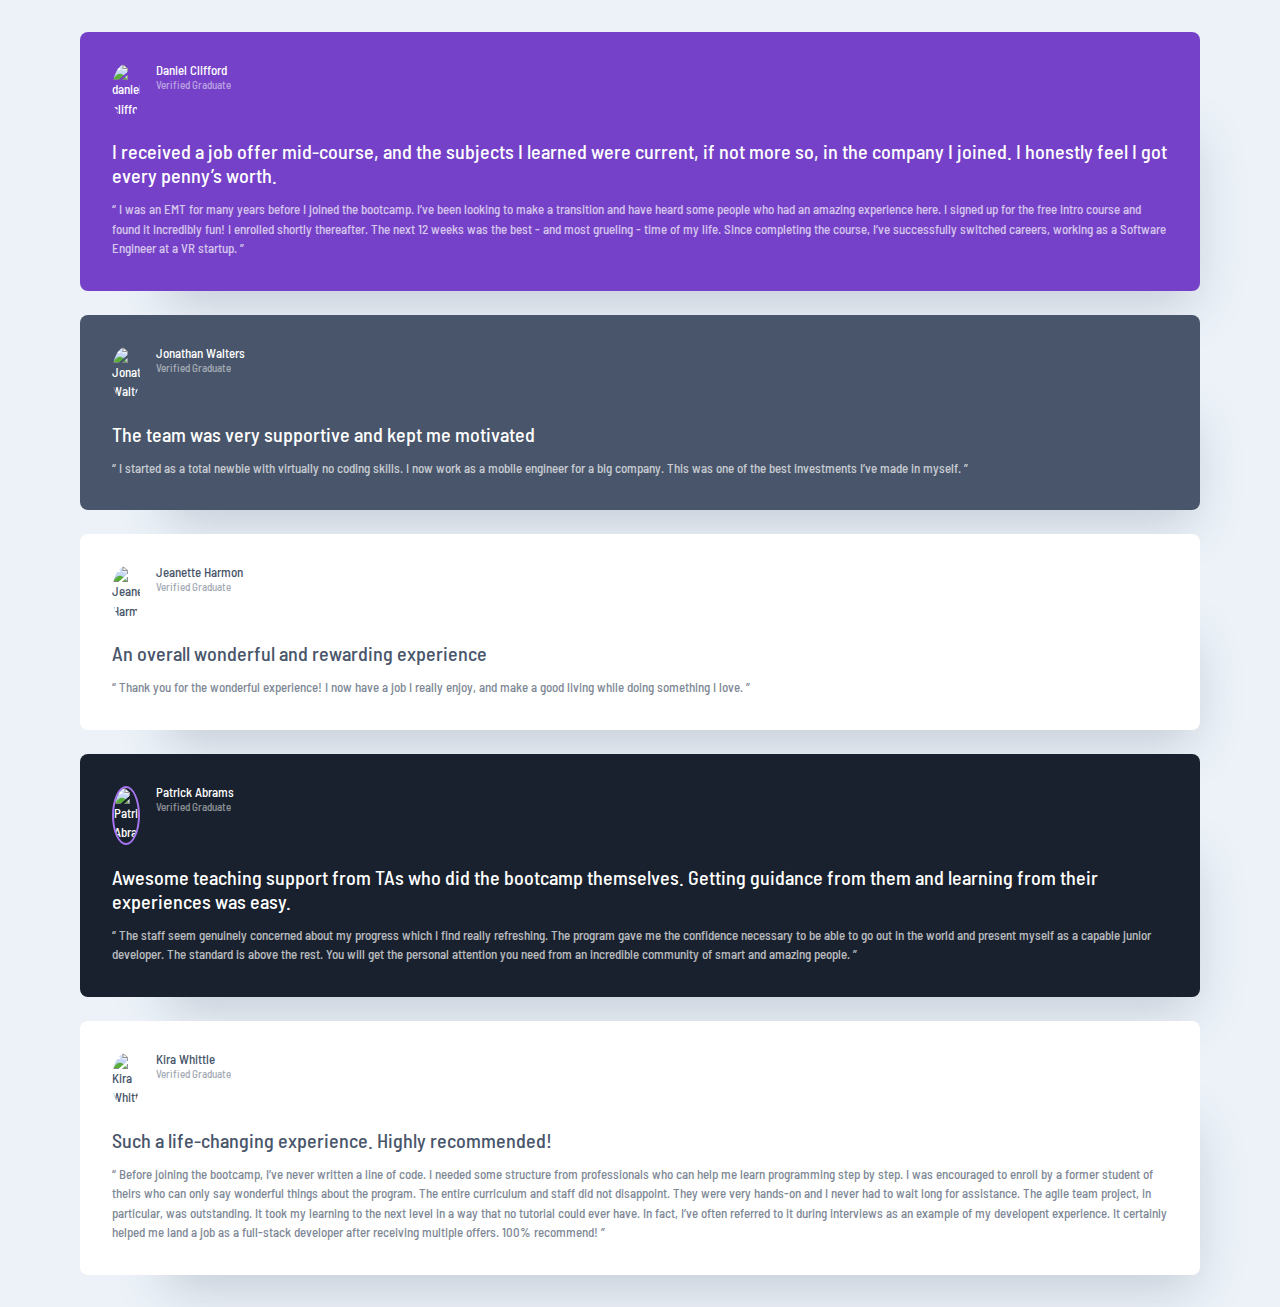
==== grid-course-kp/index.html @ 6820e5a1 "Setting up grid-course" ====
<!DOCTYPE html>
<html lang="en">
<head>
  <meta charset="UTF-8">
  <meta http-equiv="X-UA-Compatible" content="IE=edge">
  <meta name="viewport" content="width=device-width, initial-scale=1.0">
  <!--Google Fonts-->
  <link href="https://fonts.googleapis.com/css2?family=Barlow+Semi+Condensed:wght@500;600&display=swap"
  rel="stylesheet">
  <link rel="stylesheet" href="css/styles.css">
  <title>CSS Grid</title>
</head>
<body>
  <main class="testimonial-grid">
    <article class="testimonial grid-col-span-2 flow bg-primary-400 quote text-neutral-100">
      <div class="flex">
        <div>
          <img  src="https://github.com/kevin-powell/learn-grid-the-easy-way/blob/main/images/image-daniel.jpg?raw=true" alt="daniel clifford">
        </div>
        <div>
          <h2 class="name">Daniel Clifford</h2>
          <p class="position">Verified Graduate</p>
        </div>
      </div>
      <p>
        I received a job offer mid-course, and the subjects I learned were current, if not more so,
        in the company I joined. I honestly feel I got every penny’s worth.
      </p>
      <p>
        “ I was an EMT for many years before I joined the bootcamp. I’ve been looking to make a
        transition and have heard some people who had an amazing experience here. I signed up
        for the free intro course and found it incredibly fun! I enrolled shortly thereafter.
        The next 12 weeks was the best - and most grueling - time of my life. Since completing
        the course, I’ve successfully switched careers, working as a Software Engineer at a VR startup. ”
      </p>
    </article>
    <article class="testimonial flow bg-secondary-400 text-neutral-100">
      <div class="flex">
        <div>
          <img src="./images/image-jonathan.jpg" alt="Jonathan Walters">
        </div>
        <div>
          <h2 class="name">Jonathan Walters</h2>
          <p class="position">Verified Graduate</p>
        </div>
      </div>
      <p>
        The team was very supportive and kept me motivated
      </p>
      <p>
        “ I started as a total newbie with virtually no coding skills. I now work as a mobile engineer
        for a big company. This was one of the best investments I’ve made in myself. ”
      </p>
    </article>
    <article class="testimonial flow bg-neutral-100 text-secondary-400">
      <div class="flex">
        <div>
          <img src="./images/image-jeanette.jpg" alt="Jeanette Harmon">
        </div>
        <div>
          <h2 class="name">Jeanette Harmon</h2>
          <p class="position">Verified Graduate</p>
        </div>
      </div>
      <p>
        An overall wonderful and rewarding experience</p>
      <p>
        “ Thank you for the wonderful experience! I now have a job I really enjoy, and make a good living
        while doing something I love. ”
      </p>
    </article>
    <article class="testimonial grid-col-span-2 flow bg-secondary-500 text-neutral-100">
      <div class="flex">
        <div>
          <img class="border-primary-400" src="./images/image-patrick.jpg" alt="Patrick Abrams">
        </div>
        <div>
          <h2 class="name">Patrick Abrams</h2>
          <p class="position">Verified Graduate</p>
        </div>
      </div>
      <p>
        Awesome teaching support from TAs who did the bootcamp themselves. Getting guidance from them and
        learning from their experiences was easy.
      </p>
      <p>
        “ The staff seem genuinely concerned about my progress which I find really refreshing. The program
        gave me the confidence necessary to be able to go out in the world and present myself as a capable
        junior developer. The standard is above the rest. You will get the personal attention you need from
        an incredible community of smart and amazing people. ”
      </p>
    </article>
    <article class="testimonial flow bg-neutral-100 text-secondary-400">
      <div class="flex">
        <div>
          <img src="./images/image-kira.jpg" alt="Kira Whittle">
        </div>
        <div>
          <h2 class="name">Kira Whittle</h2>
          <p class="position">Verified Graduate</p>
        </div>
      </div>
      <p>
        Such a life-changing experience. Highly recommended!
      </p>
      <p>
        “ Before joining the bootcamp, I’ve never written a line of code. I needed some structure from
        professionals who can help me learn programming step by step. I was encouraged to enroll by a former
        student of theirs who can only say wonderful things about the program. The entire curriculum and staff
        did not disappoint. They were very hands-on and I never had to wait long for assistance. The agile team
        project, in particular, was outstanding. It took my learning to the next level in a way that no tutorial
        could ever have. In fact, I’ve often referred to it during interviews as an example of my developent
        experience. It certainly helped me land a job as a full-stack developer after receiving multiple offers.
        100% recommend! ”
      </p>
    </article>
  </main>
</body>
</html>
---- grid-course-kp/css/styles.css ----
:root {
  --clr-primary-400: 263 55% 52%;
  --clr-secondary-400: 217 19% 35%;
  --clr-secondary-500: 219 29% 14%;
  --clr-neutral-100: 0 0% 100%;
  --clr-neutral-200: 210 46% 95%;
  --clr-neutral-300: 0 0% 81%;

  --ff-primary: "Barlow Semi Condensed", sans-serif;

  --fw-400: 500;
  --fw-700: 600;

  --fs-300: 0.6875rem;
  --fs-400: 0.8125rem;
  --fs-500: 1.25rem;
}

/* Box sizing rules */
*,
*::before,
*::after {
  box-sizing: border-box;
}

/* Remove default margin */
body,
h1,
h2,
h3,
h4,
p,
figure,
blockquote,
dl,
dd {
  margin: 0;
}

/* Remove list styles on ul, ol elements with a list role, which suggests default styling will be removed */
ul[role="list"],
ol[role="list"] {
  list-style: none;
}

/* Set core root defaults */
html:focus-within {
  scroll-behavior: smooth;
}

/* Set core body defaults */
body {
  min-height: 100vh;
  text-rendering: optimizeSpeed;
  line-height: 1.5;
}

/* A elements that don't have a class get default styles */
a:not([class]) {
  text-decoration-skip-ink: auto;
}

/* Make images easier to work with */
img,
picture {
  max-width: 100%;
  display: block;
}

/* Inherit fonts for inputs and buttons */
input,
button,
textarea,
select {
  font: inherit;
}

/* Remove all animations, transitions and smooth scroll for people that prefer not to see them */
@media (prefers-reduced-motion: reduce) {
  html:focus-within {
    scroll-behavior: auto;
  }

  *,
  *::before,
  *::after {
    animation-duration: 0.01ms !important;
    animation-iteration-count: 1 !important;
    transition-duration: 0.01ms !important;
    scroll-behavior: auto !important;
  }
}

body {
  display: grid;
  place-content: center;
  min-height: 100vh;

  font-family: var(--ff-primary);
  font-weight: var(--fw-400);

  background-color: hsl(var(--clr-neutral-200));
}

h1,
h2,
h3 {
  font-weight: var(--fw-700);
}

/* utilities */
.flex {
  display: flex;
  gap: var(--gap, 1rem);
}

.flow > *:where(:not(:first-child)) {
  margin-top: var(--flow-spacer, 1em);
}

.bg-primary-400 {
  background: hsl(var(--clr-primary-400));
}
.bg-secondary-400 {
  background: hsl(var(--clr-secondary-400));
}
.bg-secondary-500 {
  background: hsl(var(--clr-secondary-500));
}

.bg-neutral-100 {
  background: hsl(var(--clr-neutral-100));
}

.text-neutral-100 {
  color: hsl(var(--clr-neutral-100));
}
.text-secondary-400 {
  color: hsl(var(--clr-secondary-400));
}
.border-primary-400 {
  border: 2px solid #a775f1;
}

/* components */
.testimonial-grid {
  display: grid;
  gap: 1.5rem;
  
  padding-block: 2rem;
  width: min(95%, 70rem);
  margin-inline: auto;
}

.testimonial {
  font-size: var(--fs-400);
  padding: 2rem;
  border-radius: 0.5rem;
  box-shadow: 2.5rem 3.75rem 3rem -3rem hsl(var(--clr-secondary-400) / 0.25);
}

.testimonial.quote {
  background-image: url("./images/bg-pattern-quotation.svg");
  background-repeat: no-repeat;
  background-position: top right 10%;
}

.testimonial img {
  width: 1.75rem;
  aspect-ratio: 1;
  border-radius: 50%;
}

.testimonial .name {
  font-size: var(--fs-400);
  font-weight: var(--fw-400);
  line-height: 1;
}

.testimonial .position {
  font-size: var(--fs-300);
  opacity: 0.5;
}

.testimonial > p:first-of-type {
  font-size: var(--fs-500);
  line-height: 1.2;
}

.testimonial > p:last-of-type {
  opacity: 0.7;
}
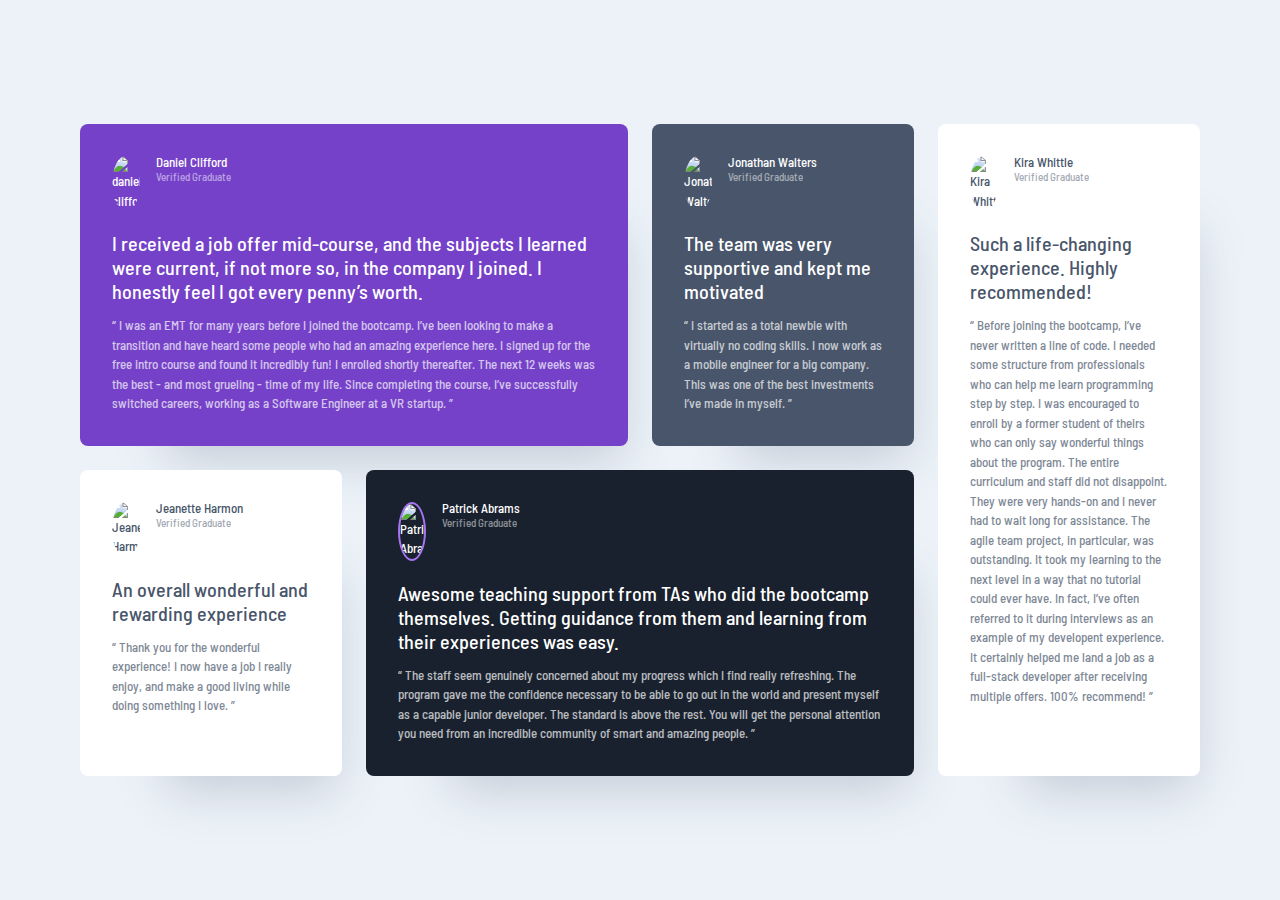
==== commit e5514355: "Updated grid layout" ====
--- a/grid-course-kp/index.html
+++ b/grid-course-kp/index.html
@@ -37,7 +37,7 @@
     <article class="testimonial flow bg-secondary-400 text-neutral-100">
       <div class="flex">
         <div>
-          <img src="./images/image-jonathan.jpg" alt="Jonathan Walters">
+          <img src="https://github.com/kevin-powell/learn-grid-the-easy-way/blob/main/images/image-jonathan.jpg?raw=true" alt="Jonathan Walters">
         </div>
         <div>
           <h2 class="name">Jonathan Walters</h2>
@@ -55,7 +55,7 @@
     <article class="testimonial flow bg-neutral-100 text-secondary-400">
       <div class="flex">
         <div>
-          <img src="./images/image-jeanette.jpg" alt="Jeanette Harmon">
+          <img src="https://github.com/kevin-powell/learn-grid-the-easy-way/blob/main/images/image-jeanette.jpg?raw=true" alt="Jeanette Harmon">
         </div>
         <div>
           <h2 class="name">Jeanette Harmon</h2>
@@ -72,7 +72,7 @@
     <article class="testimonial grid-col-span-2 flow bg-secondary-500 text-neutral-100">
       <div class="flex">
         <div>
-          <img class="border-primary-400" src="./images/image-patrick.jpg" alt="Patrick Abrams">
+          <img class="border-primary-400" src="https://github.com/kevin-powell/learn-grid-the-easy-way/blob/main/images/image-patrick.jpg?raw=true" alt="Patrick Abrams">
         </div>
         <div>
           <h2 class="name">Patrick Abrams</h2>
@@ -93,7 +93,7 @@
     <article class="testimonial flow bg-neutral-100 text-secondary-400">
       <div class="flex">
         <div>
-          <img src="./images/image-kira.jpg" alt="Kira Whittle">
+          <img src="https://github.com/kevin-powell/learn-grid-the-easy-way/blob/main/images/image-kira.jpg?raw=true" alt="Kira Whittle">
         </div>
         <div>
           <h2 class="name">Kira Whittle</h2>
--- a/grid-course-kp/css/styles.css
+++ b/grid-course-kp/css/styles.css
@@ -146,7 +146,14 @@
 .testimonial-grid {
   display: grid;
   gap: 1.5rem;
-  
+  grid-auto-columns: 1fr;
+  grid-template-areas:
+    "one"
+    "two"
+    "three"
+    "four"
+    "five";
+
   padding-block: 2rem;
   width: min(95%, 70rem);
   margin-inline: auto;
@@ -159,8 +166,56 @@
   box-shadow: 2.5rem 3.75rem 3rem -3rem hsl(var(--clr-secondary-400) / 0.25);
 }
 
+.testimonial:nth-child(1) {
+  grid-area: one;
+} 
+.testimonial:nth-child(2) {
+  grid-area: two;
+} 
+.testimonial:nth-child(3) {
+  grid-area: three;
+} 
+.testimonial:nth-child(4) {
+  grid-area: four;
+} 
+.testimonial:nth-child(5) {
+  grid-area: five;
+} 
+
+@media (min-width: 30em) {
+  .testimonial-grid {
+    grid-template-areas: 
+      "one one" 
+      "two five"
+      "three five"
+      "four four";    
+  }
+
+@media (min-width: 50em) {
+  .testimonial-grid {
+    grid-template-areas: 
+      "one one two five"
+      "three four four five";    
+  }
+  
+  /* .grid-col-span-2 {
+    grid-column: span 2;
+  }
+  
+  .testimonial-grid {
+    grid-template-columns: repeat(4, 1fr);
+  }
+
+  .testimonial:last-child {
+    grid-column-start: 4;
+    grid-row: 1 / span 2;
+  } */
+
+
+}
+
 .testimonial.quote {
-  background-image: url("./images/bg-pattern-quotation.svg");
+  background-image: url("https://raw.githubusercontent.com/kevin-powell/learn-grid-the-easy-way/e903fb9de605e20157d7645b6c99465e53cfc841/images/bg-pattern-quotation.svg");
   background-repeat: no-repeat;
   background-position: top right 10%;
 }
